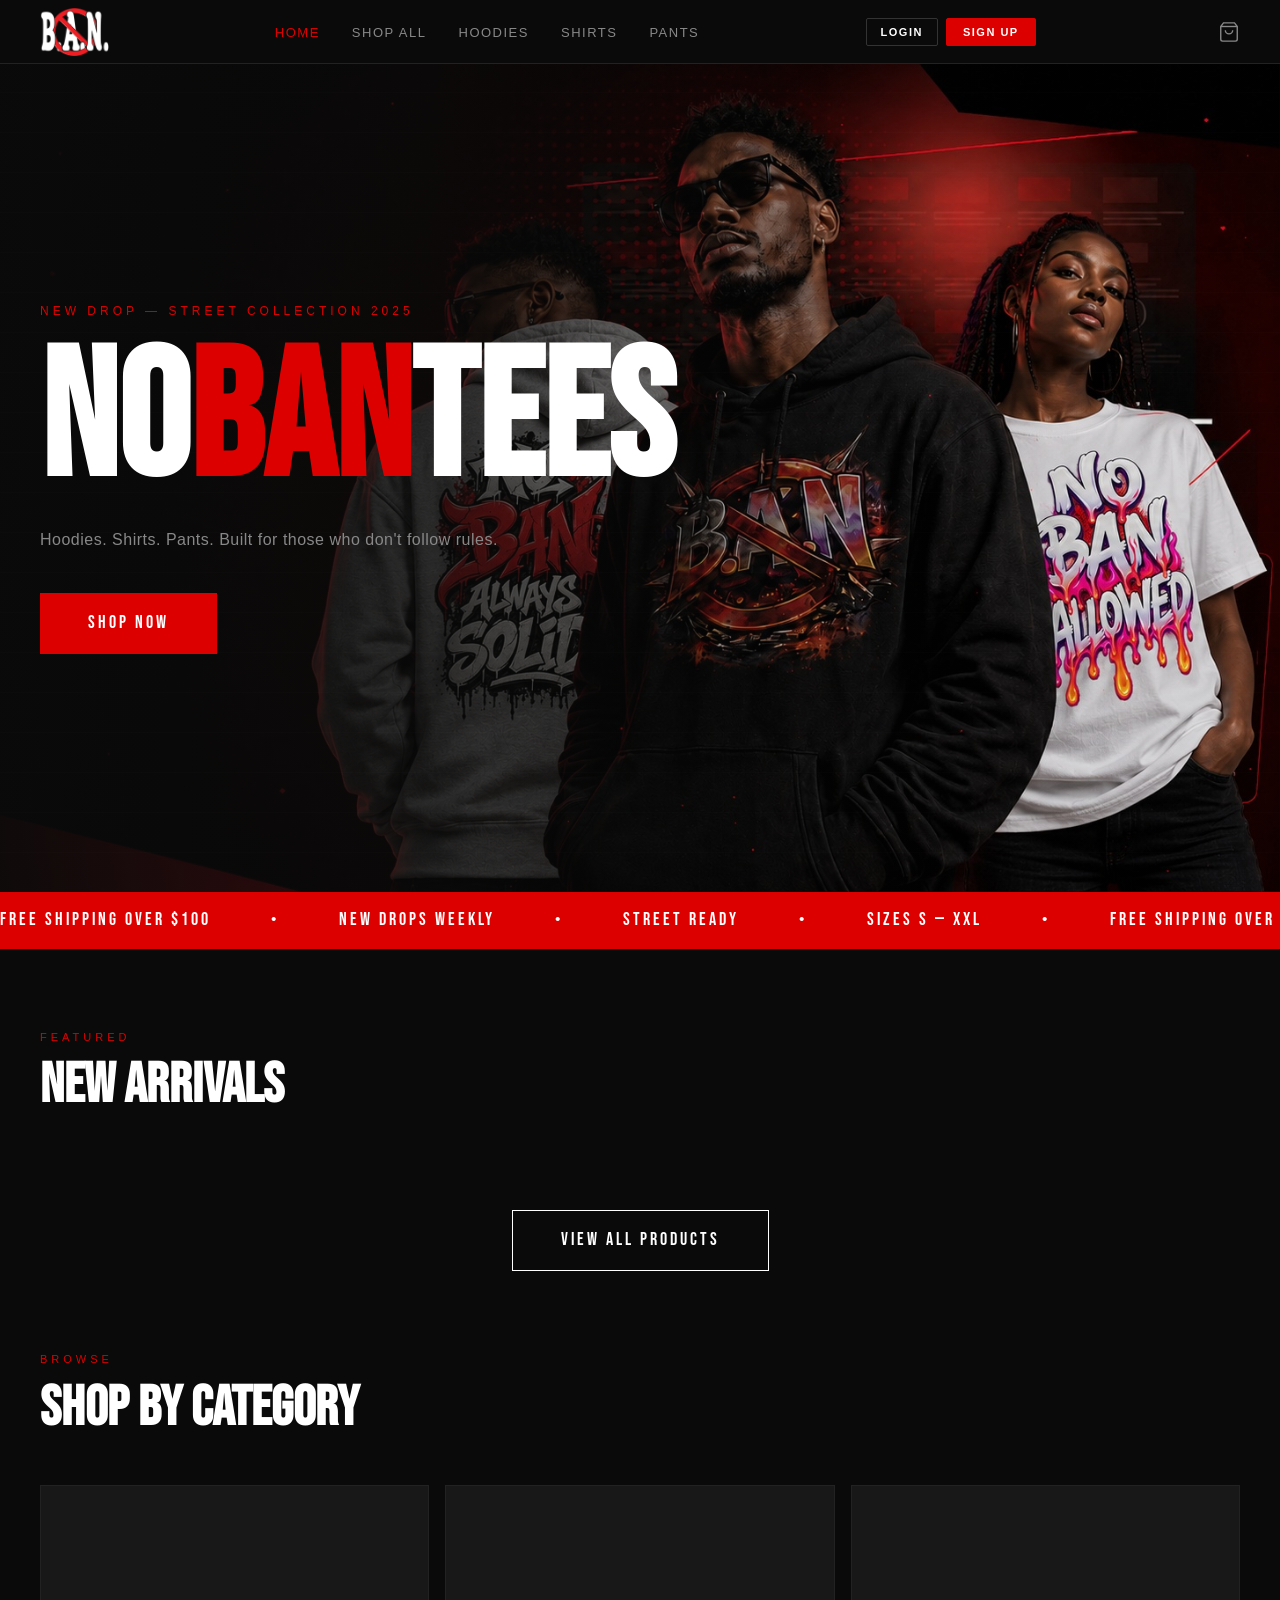
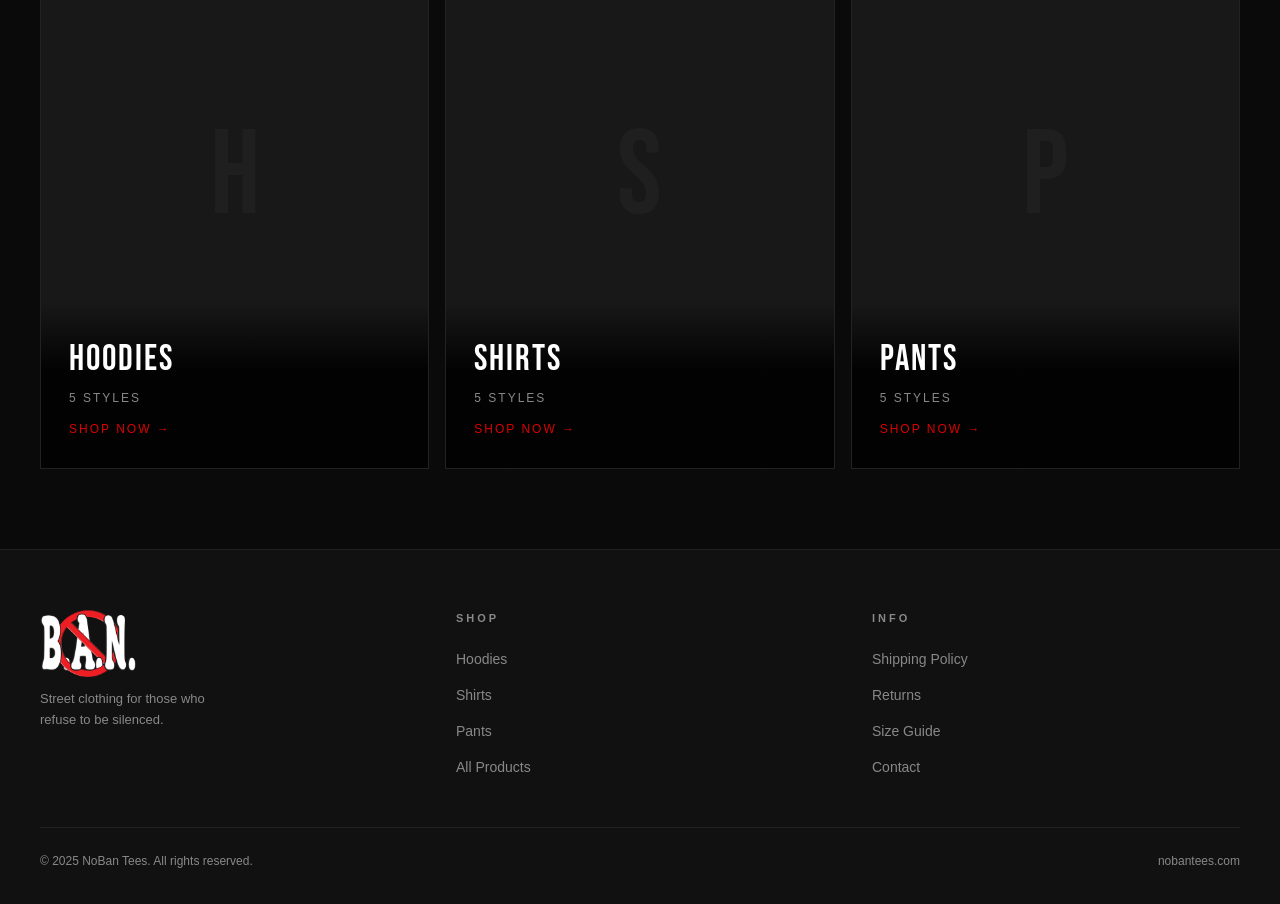
==== index.html @ 5d739bde "Add Google Analytics (gtag.js) tracking to all pages Co-Authored-By: Claude Sonnet 5 <noreply@anthro" ====
<!DOCTYPE html>
<html lang="en">
<head>
  <!-- Google tag (gtag.js) -->
  <script async src="https://www.googletagmanager.com/gtag/js?id=G-GZEVLJ7NBF"></script>
  <script>
    window.dataLayer = window.dataLayer || [];
    function gtag(){dataLayer.push(arguments);}
    gtag('js', new Date());

    gtag('config', 'G-GZEVLJ7NBF');
  </script>
  <meta charset="UTF-8">
  <meta name="viewport" content="width=device-width, initial-scale=1.0">
  <title>NoBan Tees — Street. Bold. Banned.</title>
  <link rel="stylesheet" href="css/style.css">
  <style>
    body{background:#0a0a0a;color:#fff;margin:0;font-family:sans-serif;}
    .navbar{display:flex;align-items:center;justify-content:space-between;padding:0 40px;height:64px;background:#0a0a0a;border-bottom:1px solid #222;}
    .nav-cart svg{width:22px!important;height:22px!important;}
    .nav-links{display:flex;gap:32px;list-style:none;}
    svg{overflow:visible;}
  </style>
</head>
<body>

<!-- NAVBAR -->
<nav class="navbar">
  <a href="index.html" class="nav-logo">
    <img src="images/no-ban-logo.png" alt="NoBan Tees" class="logo-img">
  </a>
  <ul class="nav-links">
    <li><a href="index.html" class="active">Home</a></li>
    <li><a href="shop.html">Shop All</a></li>
    <li><a href="shop.html?cat=hoodies">Hoodies</a></li>
    <li><a href="shop.html?cat=shirts">Shirts</a></li>
    <li><a href="shop.html?cat=pants">Pants</a></li>
  </ul>
  <a href="cart.html" class="nav-cart">
    <svg width="22" height="22" viewBox="0 0 24 24" fill="none" stroke="currentColor" stroke-width="1.5">
      <path d="M6 2L3 6v14a2 2 0 002 2h14a2 2 0 002-2V6l-3-4z"/>
      <line x1="3" y1="6" x2="21" y2="6"/>
      <path d="M16 10a4 4 0 01-8 0"/>
    </svg>
    <span class="cart-count">0</span>
  </a>
</nav>

<!-- HERO -->
<section class="hero">
  <div class="hero-content">
    <p class="hero-eyebrow">New Drop — Street Collection 2025</p>
    <h1 class="hero-title">NO<span>BAN</span>TEES</h1>
    <p class="hero-sub">Hoodies. Shirts. Pants. Built for those who don't follow rules.</p>
    <a href="shop.html" class="btn-primary">Shop Now</a>
  </div>
</section>

<!-- SCROLLING BANNER -->
<div class="banner-strip">
  <div class="banner-track" id="bannerTrack">
    <span class="banner-item">Free Shipping Over $100</span>
    <span class="banner-item">•</span>
    <span class="banner-item">New Drops Weekly</span>
    <span class="banner-item">•</span>
    <span class="banner-item">Street Ready</span>
    <span class="banner-item">•</span>
    <span class="banner-item">Sizes S — XXL</span>
    <span class="banner-item">•</span>
    <span class="banner-item">Free Shipping Over $100</span>
    <span class="banner-item">•</span>
    <span class="banner-item">New Drops Weekly</span>
    <span class="banner-item">•</span>
    <span class="banner-item">Street Ready</span>
    <span class="banner-item">•</span>
    <span class="banner-item">Sizes S — XXL</span>
    <span class="banner-item">•</span>
  </div>
</div>

<!-- FEATURED PRODUCTS -->
<div class="section">
  <p class="section-label">Featured</p>
  <h2 class="section-title">New Arrivals</h2>
  <div class="product-grid" id="featuredGrid"></div>
  <div style="text-align:center; margin-top:48px;">
    <a href="shop.html" class="btn-outline">View All Products</a>
  </div>
</div>

<!-- CATEGORIES -->
<div class="section" style="padding-top:0;">
  <p class="section-label">Browse</p>
  <h2 class="section-title">Shop by Category</h2>
  <div class="categories-grid">
    <a href="shop.html?cat=hoodies" class="cat-block">
      <div class="cat-bg"><span class="cat-bg-text">H</span></div>
      <div class="cat-info">
        <div class="cat-name">Hoodies</div>
        <div class="cat-count">5 Styles</div>
        <div class="cat-arrow">Shop Now →</div>
      </div>
    </a>
    <a href="shop.html?cat=shirts" class="cat-block">
      <div class="cat-bg"><span class="cat-bg-text">S</span></div>
      <div class="cat-info">
        <div class="cat-name">Shirts</div>
        <div class="cat-count">5 Styles</div>
        <div class="cat-arrow">Shop Now →</div>
      </div>
    </a>
    <a href="shop.html?cat=pants" class="cat-block">
      <div class="cat-bg"><span class="cat-bg-text">P</span></div>
      <div class="cat-info">
        <div class="cat-name">Pants</div>
        <div class="cat-count">5 Styles</div>
        <div class="cat-arrow">Shop Now →</div>
      </div>
    </a>
  </div>
</div>

<!-- FOOTER -->
<footer class="footer">
  <div class="footer-top">
    <div class="footer-brand">
      <a href="index.html" class="nav-logo" style="display:inline-flex;align-items:center;margin-bottom:12px;">
        <img src="images/no-ban-logo.png" alt="NoBan Tees" class="logo-img logo-img-lg">
      </a>
      <p>Street clothing for those who refuse to be silenced.</p>
    </div>
    <div class="footer-col">
      <h4>Shop</h4>
      <ul>
        <li><a href="shop.html?cat=hoodies">Hoodies</a></li>
        <li><a href="shop.html?cat=shirts">Shirts</a></li>
        <li><a href="shop.html?cat=pants">Pants</a></li>
        <li><a href="shop.html">All Products</a></li>
      </ul>
    </div>
    <div class="footer-col">
      <h4>Info</h4>
      <ul>
        <li><a href="#">Shipping Policy</a></li>
        <li><a href="#">Returns</a></li>
        <li><a href="#">Size Guide</a></li>
        <li><a href="contact.html">Contact</a></li>
      </ul>
    </div>
  </div>
  <div class="footer-bottom">
    <span>&copy; 2025 NoBan Tees. All rights reserved.</span>
    <span>nobantees.com</span>
  </div>
</footer>

<!-- TOAST -->
<div class="toast" id="toast">
  <strong id="toastTitle">Added to Cart</strong>
  <span id="toastMsg"></span>
</div>

<script src="js/products.js"></script>
<script src="js/cart.js"></script>
<script src="js/auth-modal.js"></script>
<script src="js/product-card.js"></script>
<script>
  function handleAddToCart(id) {
    const size = document.getElementById('size-' + id).value;
    if (!size) { showToast('Select a size first', '', true); return; }
    const ok = addToCart(id, size);
    if (ok) {
      const p = products.find(x => x.id === id);
      showToast(p.name, 'Size ' + size + ' added to cart');
    }
  }

  function showToast(title, msg, isError) {
    const toast = document.getElementById('toast');
    document.getElementById('toastTitle').textContent = title;
    document.getElementById('toastMsg').textContent = msg;
    toast.style.borderColor = isError ? '#888' : 'var(--red)';
    toast.classList.add('show');
    setTimeout(() => toast.classList.remove('show'), 3000);
  }

  // Show the 8 most recently added products as featured
  const featured = products.slice(-8).reverse();
  document.getElementById('featuredGrid').innerHTML = featured.map(makeProductCard).join('');
</script>
</body>
</html>
---- css/style.css ----
@import url('https://fonts.googleapis.com/css2?family=Bebas+Neue&family=Inter:wght@300;400;500;600&display=swap');

:root {
  --bg: #0a0a0a;
  --bg2: #111111;
  --card: #181818;
  --card-hover: #1f1f1f;
  --red: #dc0000;
  --red-hover: #ff2020;
  --white: #ffffff;
  --gray: #888888;
  --gray2: #555555;
  --border: #222222;
  --font-head: 'Bebas Neue', sans-serif;
  --font-body: 'Inter', sans-serif;
}

* { margin: 0; padding: 0; box-sizing: border-box; }

html { scroll-behavior: smooth; }

body {
  background: var(--bg);
  color: var(--white);
  font-family: var(--font-body);
  font-size: 15px;
  line-height: 1.6;
}

a { color: inherit; text-decoration: none; }

img { display: block; width: 100%; }

/* ── NAVBAR ── */
.navbar {
  position: sticky;
  top: 0;
  z-index: 100;
  background: rgba(10,10,10,0.97);
  backdrop-filter: blur(8px);
  border-bottom: 1px solid var(--border);
  display: flex;
  align-items: center;
  justify-content: space-between;
  padding: 0 40px;
  height: 64px;
}

.nav-logo {
  display: flex;
  align-items: center;
  gap: 8px;
  font-family: var(--font-head);
  font-size: 28px;
  letter-spacing: 2px;
  color: var(--white);
}

.logo-img {
  height: 48px;
  width: auto;
  display: block;
}

.logo-img-lg {
  height: 67px;
}

.nav-links {
  display: flex;
  gap: 32px;
  list-style: none;
}

.nav-links a {
  font-size: 13px;
  font-weight: 500;
  letter-spacing: 1.5px;
  text-transform: uppercase;
  color: var(--gray);
  transition: color 0.2s;
}

.nav-links a:hover { color: var(--white); }
.nav-links a.active { color: var(--red); }

.nav-cart {
  display: flex;
  align-items: center;
  gap: 8px;
  font-size: 13px;
  font-weight: 500;
  letter-spacing: 1px;
  text-transform: uppercase;
  color: var(--gray);
  transition: color 0.2s;
  position: relative;
}

.nav-cart:hover { color: var(--white); }

.nav-cart svg { width: 22px; height: 22px; }

.cart-count {
  background: var(--red);
  color: var(--white);
  font-size: 10px;
  font-weight: 600;
  width: 18px;
  height: 18px;
  border-radius: 50%;
  display: inline-flex;
  align-items: center;
  justify-content: center;
  display: none;
}

/* ── HERO ── */
.hero {
  min-height: 92vh;
  display: flex;
  align-items: center;
  justify-content: flex-start;
  text-align: left;
  padding: 80px 40px;
  background:
    linear-gradient(90deg, rgba(10,10,10,0.97) 0%, rgba(10,10,10,0.8) 34%, rgba(10,10,10,0.35) 58%, rgba(10,10,10,0.05) 78%),
    url('../images/nobantees-bg.jpg') center right / cover no-repeat,
    var(--bg);
  position: relative;
  overflow: hidden;
}

.hero::before {
  content: '';
  position: absolute;
  inset: 0;
  background: repeating-linear-gradient(
    0deg,
    transparent,
    transparent 39px,
    rgba(255,255,255,0.02) 40px
  );
  pointer-events: none;
}

.hero-content { position: relative; max-width: 620px; }

.hero-eyebrow {
  font-size: 12px;
  letter-spacing: 4px;
  text-transform: uppercase;
  color: var(--red);
  margin-bottom: 20px;
}

.hero-title {
  font-family: var(--font-head);
  font-size: clamp(80px, 15vw, 180px);
  line-height: 0.9;
  color: var(--white);
  margin-bottom: 24px;
}

.hero-title span { color: var(--red); }

.hero-sub {
  font-size: 16px;
  color: var(--gray);
  max-width: 480px;
  margin: 0 0 40px;
  letter-spacing: 0.5px;
}

.btn-primary {
  display: inline-block;
  background: var(--red);
  color: var(--white);
  font-family: var(--font-head);
  font-size: 18px;
  letter-spacing: 3px;
  padding: 16px 48px;
  border: none;
  cursor: pointer;
  transition: background 0.2s, transform 0.1s;
  text-transform: uppercase;
}

.btn-primary:hover {
  background: var(--red-hover);
  transform: translateY(-1px);
}

.btn-primary:active { transform: translateY(0); }

.btn-outline {
  display: inline-block;
  background: transparent;
  color: var(--white);
  font-family: var(--font-head);
  font-size: 18px;
  letter-spacing: 3px;
  padding: 15px 48px;
  border: 1px solid var(--white);
  cursor: pointer;
  transition: all 0.2s;
  text-transform: uppercase;
}

.btn-outline:hover {
  background: var(--white);
  color: var(--bg);
}

/* ── SECTIONS ── */
.section { padding: 80px 40px; max-width: 1280px; margin: 0 auto; }

.section-label {
  font-size: 11px;
  letter-spacing: 4px;
  text-transform: uppercase;
  color: var(--red);
  margin-bottom: 12px;
}

.section-title {
  font-family: var(--font-head);
  font-size: clamp(36px, 5vw, 56px);
  line-height: 1;
  margin-bottom: 48px;
}

/* ── PRODUCT GRID ── */
.product-grid {
  display: grid;
  grid-template-columns: repeat(auto-fill, minmax(260px, 1fr));
  gap: 24px;
}

.product-card {
  background: var(--card);
  border: 1px solid var(--border);
  transition: border-color 0.2s, transform 0.2s;
  cursor: pointer;
}

.product-card:hover {
  border-color: var(--red);
  transform: translateY(-4px);
}

.product-image {
  aspect-ratio: 3/4;
  overflow: hidden;
  position: relative;
  background: #141414;
}

.product-badge {
  position: absolute;
  top: 12px;
  left: 12px;
  z-index: 3;
  background: var(--red);
  color: var(--white);
  font-family: var(--font-head);
  font-size: 13px;
  letter-spacing: 1px;
  padding: 4px 12px;
  text-transform: uppercase;
  box-shadow: 0 2px 8px rgba(0,0,0,0.4);
}

.product-image img {
  width: 100%;
  height: 100%;
  object-fit: cover;
  transition: transform 0.4s;
}

.product-card:hover .product-image img { transform: scale(1.04); }

/* ── PRODUCT PHOTO CAROUSEL ── */
.carousel-slide {
  position: absolute;
  inset: 0;
  opacity: 0;
  transition: opacity 0.3s;
}

.carousel-slide.active { opacity: 1; z-index: 1; }

.carousel-arrow {
  position: absolute;
  top: 50%;
  transform: translateY(-50%);
  width: 28px;
  height: 28px;
  border-radius: 50%;
  background: rgba(0,0,0,0.55);
  border: none;
  color: var(--white);
  font-size: 16px;
  line-height: 1;
  cursor: pointer;
  display: flex;
  align-items: center;
  justify-content: center;
  opacity: 0;
  transition: opacity 0.2s, background 0.2s;
  z-index: 2;
}

.product-image:hover .carousel-arrow { opacity: 1; }
.carousel-arrow:hover { background: var(--red); }
.carousel-arrow.prev { left: 8px; }
.carousel-arrow.next { right: 8px; }

.carousel-dots {
  position: absolute;
  bottom: 10px;
  left: 0;
  right: 0;
  display: flex;
  justify-content: center;
  gap: 5px;
  z-index: 2;
}

.carousel-dots .dot {
  width: 6px;
  height: 6px;
  border-radius: 50%;
  background: rgba(255,255,255,0.45);
  cursor: pointer;
  transition: background 0.2s, transform 0.2s;
  padding: 0;
  border: none;
}

.carousel-dots .dot.active {
  background: var(--red);
  transform: scale(1.3);
}

.product-placeholder {
  width: 100%;
  height: 100%;
  display: flex;
  flex-direction: column;
  align-items: center;
  justify-content: center;
  gap: 12px;
  background: linear-gradient(160deg, #1a1a1a 0%, #111 100%);
}

.placeholder-icon {
  width: 60px;
  height: 60px;
  opacity: 0.15;
}

.placeholder-label {
  font-size: 11px;
  letter-spacing: 3px;
  text-transform: uppercase;
  color: var(--gray2);
}

.product-info {
  padding: 20px;
}

.product-category {
  font-size: 10px;
  letter-spacing: 3px;
  text-transform: uppercase;
  color: var(--red);
  margin-bottom: 6px;
}

.product-name {
  font-family: var(--font-head);
  font-size: 22px;
  letter-spacing: 1px;
  margin-bottom: 4px;
}

.product-color {
  font-size: 12px;
  color: var(--gray);
  margin-bottom: 12px;
}

.product-desc {
  font-size: 12px;
  color: var(--gray);
  line-height: 1.6;
  margin-bottom: 6px;
  display: -webkit-box;
  -webkit-line-clamp: 2;
  -webkit-box-orient: vertical;
  overflow: hidden;
}

.product-desc.expanded {
  -webkit-line-clamp: unset;
  overflow: visible;
}

.desc-toggle {
  background: none;
  border: none;
  color: var(--red);
  font-size: 11px;
  font-weight: 600;
  letter-spacing: 0.5px;
  text-transform: uppercase;
  cursor: pointer;
  padding: 0;
  margin-bottom: 14px;
  display: inline-block;
  font-family: var(--font-body);
}

.desc-toggle:hover { color: var(--red-hover); }

.product-price {
  font-size: 20px;
  font-weight: 600;
  margin-bottom: 16px;
  color: var(--white);
}

.size-select {
  width: 100%;
  background: var(--bg2);
  border: 1px solid var(--border);
  color: var(--white);
  padding: 10px 14px;
  font-size: 13px;
  font-family: var(--font-body);
  margin-bottom: 12px;
  cursor: pointer;
  appearance: none;
  background-image: url("data:image/svg+xml,%3Csvg xmlns='http://www.w3.org/2000/svg' width='12' height='8' viewBox='0 0 12 8'%3E%3Cpath d='M1 1l5 5 5-5' stroke='%23888' stroke-width='1.5' fill='none' stroke-linecap='round'/%3E%3C/svg%3E");
  background-repeat: no-repeat;
  background-position: right 14px center;
  transition: border-color 0.2s;
}

.size-select:focus {
  outline: none;
  border-color: var(--red);
}

.btn-add-cart {
  width: 100%;
  background: var(--red);
  color: var(--white);
  border: none;
  padding: 13px;
  font-family: var(--font-head);
  font-size: 17px;
  letter-spacing: 2px;
  cursor: pointer;
  transition: background 0.2s;
  text-transform: uppercase;
}

.btn-add-cart:hover { background: var(--red-hover); }

.btn-add-cart.added {
  background: #1a1a1a;
  border: 1px solid var(--red);
  color: var(--red);
}

/* ── CATEGORY BLOCKS ── */
.categories-grid {
  display: grid;
  grid-template-columns: repeat(3, 1fr);
  gap: 16px;
}

.cat-block {
  position: relative;
  aspect-ratio: 2/3;
  background: var(--card);
  border: 1px solid var(--border);
  overflow: hidden;
  display: flex;
  align-items: flex-end;
  transition: border-color 0.2s;
}

.cat-block:hover { border-color: var(--red); }

.cat-bg {
  position: absolute;
  inset: 0;
  display: flex;
  align-items: center;
  justify-content: center;
}

.cat-bg-text {
  font-family: var(--font-head);
  font-size: 120px;
  color: rgba(255,255,255,0.03);
  line-height: 1;
  pointer-events: none;
  user-select: none;
}

.cat-info {
  position: relative;
  padding: 28px;
  width: 100%;
  background: linear-gradient(transparent, rgba(0,0,0,0.9) 40%);
}

.cat-name {
  font-family: var(--font-head);
  font-size: 36px;
  letter-spacing: 2px;
}

.cat-count {
  font-size: 12px;
  color: var(--gray);
  letter-spacing: 2px;
  text-transform: uppercase;
}

.cat-arrow {
  display: inline-block;
  margin-top: 12px;
  font-size: 12px;
  letter-spacing: 2px;
  text-transform: uppercase;
  color: var(--red);
  transition: gap 0.2s;
}

/* ── BANNER STRIP ── */
.banner-strip {
  background: var(--red);
  padding: 14px 0;
  overflow: hidden;
  white-space: nowrap;
}

.banner-track {
  display: inline-flex;
  gap: 60px;
  animation: scroll-left 20s linear infinite;
}

.banner-strip:hover .banner-track { animation-play-state: paused; }

@keyframes scroll-left {
  from { transform: translateX(0); }
  to { transform: translateX(-50%); }
}

.banner-item {
  font-family: var(--font-head);
  font-size: 18px;
  letter-spacing: 3px;
  text-transform: uppercase;
}

/* ── SHOP PAGE ── */
.shop-hero {
  background: var(--bg2);
  border-bottom: 1px solid var(--border);
  padding: 60px 40px 40px;
}

.shop-title {
  font-family: var(--font-head);
  font-size: clamp(48px, 8vw, 80px);
  line-height: 1;
  margin-bottom: 8px;
}

.shop-sub {
  font-size: 13px;
  color: var(--gray);
  letter-spacing: 1px;
}

.filter-tabs {
  display: flex;
  gap: 0;
  border-bottom: 1px solid var(--border);
  padding: 0 40px;
  background: var(--bg2);
}

.filter-tab {
  font-size: 12px;
  letter-spacing: 2px;
  text-transform: uppercase;
  padding: 18px 24px;
  cursor: pointer;
  color: var(--gray);
  border-bottom: 2px solid transparent;
  transition: color 0.2s, border-color 0.2s;
  background: none;
  border-top: none;
  border-left: none;
  border-right: none;
  font-family: var(--font-body);
}

.filter-tab:hover { color: var(--white); }
.filter-tab.active { color: var(--white); border-bottom-color: var(--red); }

.shop-grid-section {
  max-width: 1280px;
  margin: 0 auto;
  padding: 48px 40px;
}

/* ── CART PAGE ── */
.cart-page { max-width: 960px; margin: 0 auto; padding: 60px 40px; }

.cart-page h1 {
  font-family: var(--font-head);
  font-size: 56px;
  margin-bottom: 40px;
}

.cart-empty {
  text-align: center;
  padding: 80px 40px;
  color: var(--gray);
}

.cart-empty h2 {
  font-family: var(--font-head);
  font-size: 40px;
  margin-bottom: 16px;
  color: var(--white);
}

.cart-items { display: flex; flex-direction: column; gap: 1px; }

.cart-item {
  display: grid;
  grid-template-columns: 80px 1fr auto;
  gap: 20px;
  align-items: center;
  background: var(--card);
  padding: 20px;
  border: 1px solid var(--border);
  margin-bottom: 8px;
}

.cart-item-img {
  width: 80px;
  height: 100px;
  object-fit: cover;
  background: #1a1a1a;
}

.cart-item-img-placeholder {
  width: 80px;
  height: 100px;
  background: #1a1a1a;
  display: flex;
  align-items: center;
  justify-content: center;
  font-size: 10px;
  color: var(--gray2);
  letter-spacing: 1px;
}

.cart-item-name { font-family: var(--font-head); font-size: 22px; }
.cart-item-meta { font-size: 12px; color: var(--gray); margin-top: 4px; letter-spacing: 1px; text-transform: uppercase; }

.cart-item-controls {
  display: flex;
  flex-direction: column;
  align-items: flex-end;
  gap: 12px;
}

.qty-control {
  display: flex;
  align-items: center;
  gap: 12px;
  border: 1px solid var(--border);
}

.qty-btn {
  width: 32px;
  height: 32px;
  background: none;
  border: none;
  color: var(--white);
  font-size: 18px;
  cursor: pointer;
  display: flex;
  align-items: center;
  justify-content: center;
  transition: color 0.2s;
}

.qty-btn:hover { color: var(--red); }

.qty-num {
  font-size: 14px;
  min-width: 20px;
  text-align: center;
}

.cart-item-price { font-size: 18px; font-weight: 600; }

.remove-btn {
  background: none;
  border: none;
  color: var(--gray2);
  font-size: 12px;
  letter-spacing: 1px;
  text-transform: uppercase;
  cursor: pointer;
  transition: color 0.2s;
  font-family: var(--font-body);
}

.remove-btn:hover { color: var(--red); }

.cart-summary {
  margin-top: 32px;
  background: var(--card);
  border: 1px solid var(--border);
  padding: 28px;
}

.summary-row {
  display: flex;
  justify-content: space-between;
  padding: 10px 0;
  border-bottom: 1px solid var(--border);
  font-size: 14px;
  color: var(--gray);
}

.summary-row.total {
  border-bottom: none;
  color: var(--white);
  font-size: 20px;
  font-weight: 600;
  padding-top: 16px;
}

.checkout-btn {
  width: 100%;
  margin-top: 20px;
  background: var(--red);
  color: var(--white);
  border: none;
  padding: 18px;
  font-family: var(--font-head);
  font-size: 22px;
  letter-spacing: 3px;
  cursor: pointer;
  transition: background 0.2s;
  text-transform: uppercase;
}

.checkout-btn:hover { background: var(--red-hover); }
.checkout-btn:disabled { background: var(--gray2); cursor: not-allowed; }

.checkout-note {
  font-size: 12px;
  color: var(--gray);
  text-align: center;
  margin-top: 12px;
}

/* ── SUCCESS PAGE ── */
.success-page {
  min-height: 80vh;
  display: flex;
  align-items: center;
  justify-content: center;
  text-align: center;
  padding: 80px 40px;
}

.success-content h1 {
  font-family: var(--font-head);
  font-size: 72px;
  color: var(--red);
  margin-bottom: 16px;
}

.success-content p { color: var(--gray); margin-bottom: 32px; font-size: 16px; }

/* ── TOAST ── */
.toast {
  position: fixed;
  bottom: 32px;
  right: 32px;
  background: var(--card);
  border: 1px solid var(--red);
  color: var(--white);
  padding: 14px 24px;
  font-size: 14px;
  z-index: 999;
  transform: translateY(80px);
  opacity: 0;
  transition: all 0.3s cubic-bezier(0.34, 1.56, 0.64, 1);
  pointer-events: none;
  max-width: 320px;
}

.toast.show { transform: translateY(0); opacity: 1; }

.toast strong { color: var(--red); display: block; font-family: var(--font-head); font-size: 17px; letter-spacing: 1px; }

/* ── FOOTER ── */
.footer {
  background: var(--bg2);
  border-top: 1px solid var(--border);
  padding: 60px 40px 32px;
}

.footer-top {
  display: grid;
  grid-template-columns: 1fr 1fr 1fr;
  gap: 48px;
  margin-bottom: 48px;
}

.footer-brand .logo-text {
  font-family: var(--font-head);
  font-size: 40px;
  color: var(--white);
  margin-bottom: 12px;
}

.footer-brand p { font-size: 13px; color: var(--gray); max-width: 200px; }

.footer-col h4 {
  font-size: 11px;
  letter-spacing: 3px;
  text-transform: uppercase;
  color: var(--gray);
  margin-bottom: 20px;
}

.footer-col ul { list-style: none; display: flex; flex-direction: column; gap: 12px; }

.footer-col ul a { font-size: 14px; color: var(--gray); transition: color 0.2s; }
.footer-col ul a:hover { color: var(--white); }

.footer-bottom {
  border-top: 1px solid var(--border);
  padding-top: 24px;
  display: flex;
  justify-content: space-between;
  font-size: 12px;
  color: var(--gray);
}

/* ── RESPONSIVE ── */
@media (max-width: 768px) {
  .navbar { padding: 0 20px; }
  .nav-links { display: none; }
  .hero {
    padding: 90px 24px 60px;
    background:
      linear-gradient(180deg, rgba(10,10,10,0.55) 0%, rgba(10,10,10,0.88) 55%, rgba(10,10,10,0.98) 100%),
      url('../images/nobantees-bg.jpg') center 25% / cover no-repeat,
      var(--bg);
  }
  .hero-content { max-width: 100%; }
  .section { padding: 60px 20px; }
  .categories-grid { grid-template-columns: 1fr; }
  .shop-hero { padding: 40px 20px 28px; }
  .filter-tabs { padding: 0 20px; overflow-x: auto; }
  .shop-grid-section { padding: 32px 20px; }
  .cart-page { padding: 40px 20px; }
  .cart-item { grid-template-columns: 64px 1fr; }
  .cart-item-controls { grid-column: 1 / -1; flex-direction: row; justify-content: space-between; }
  .footer-top { grid-template-columns: 1fr; }
  .footer-bottom { flex-direction: column; gap: 8px; }
}
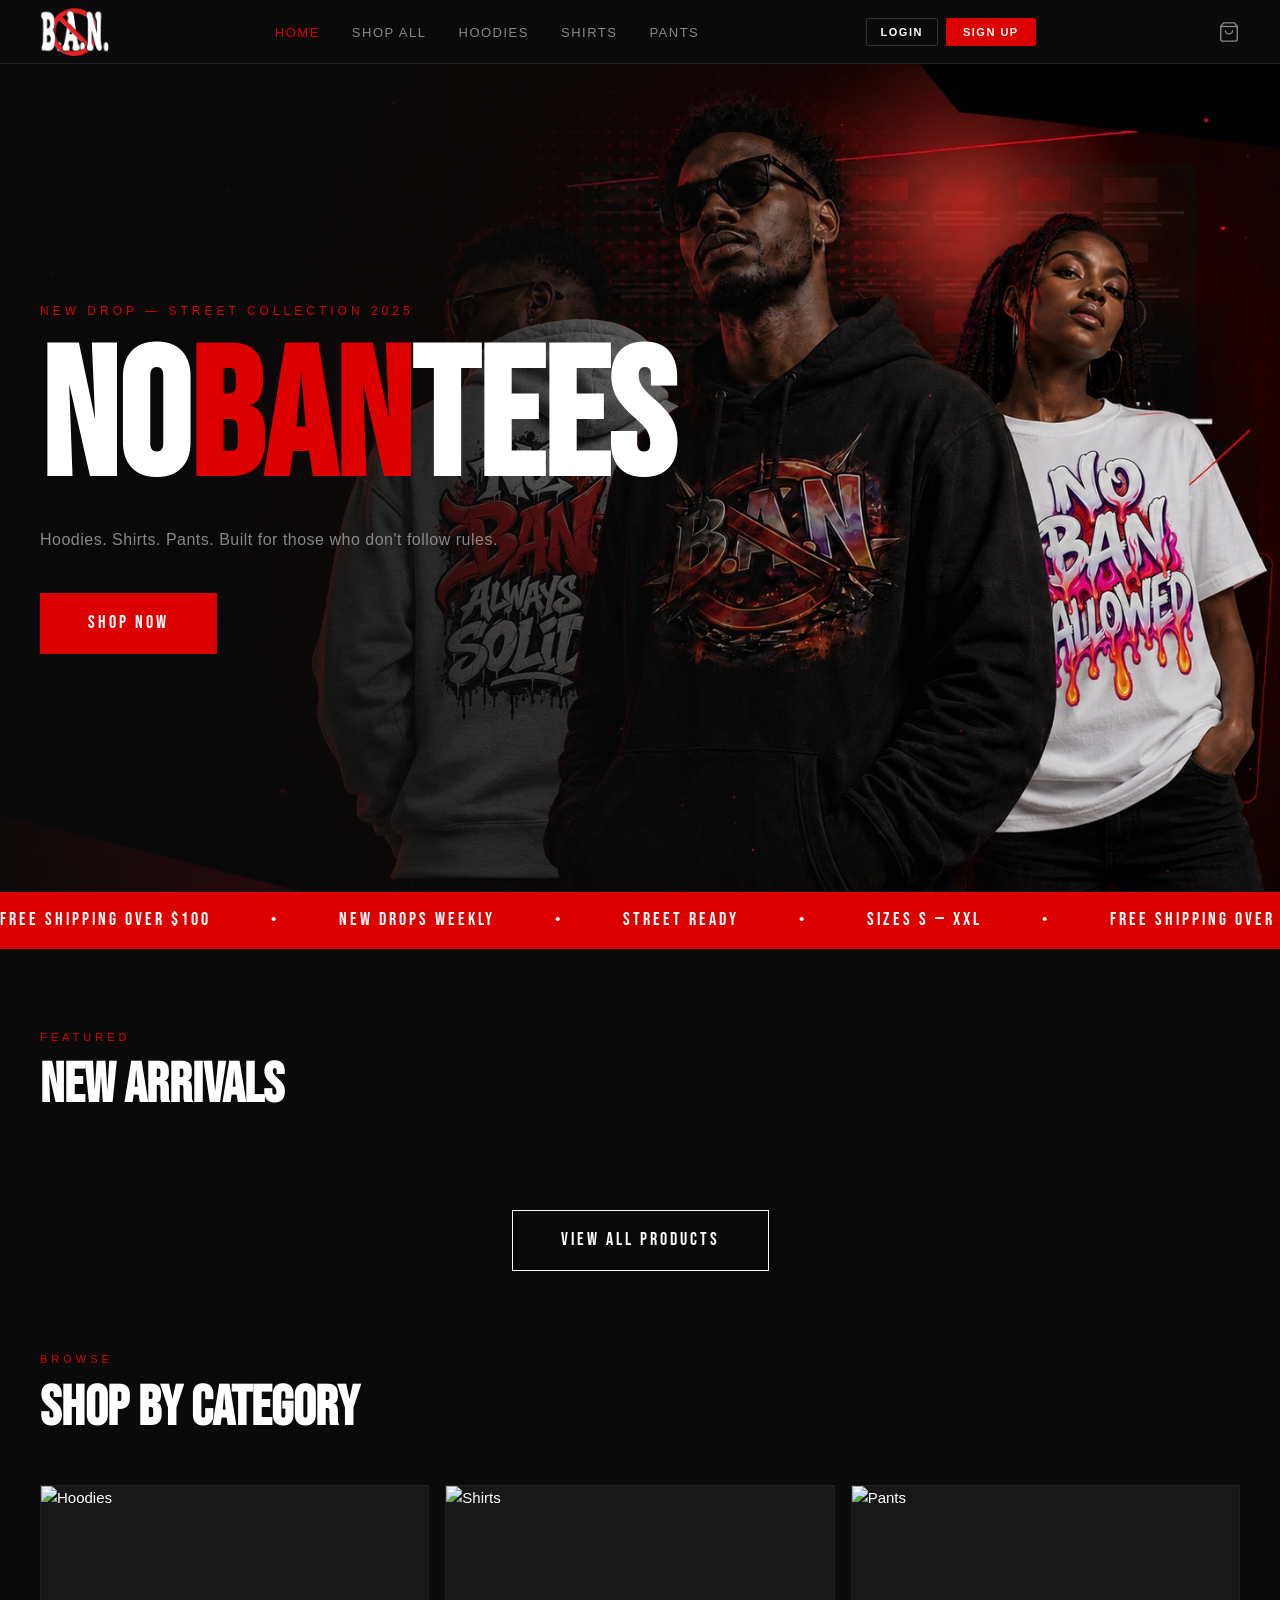
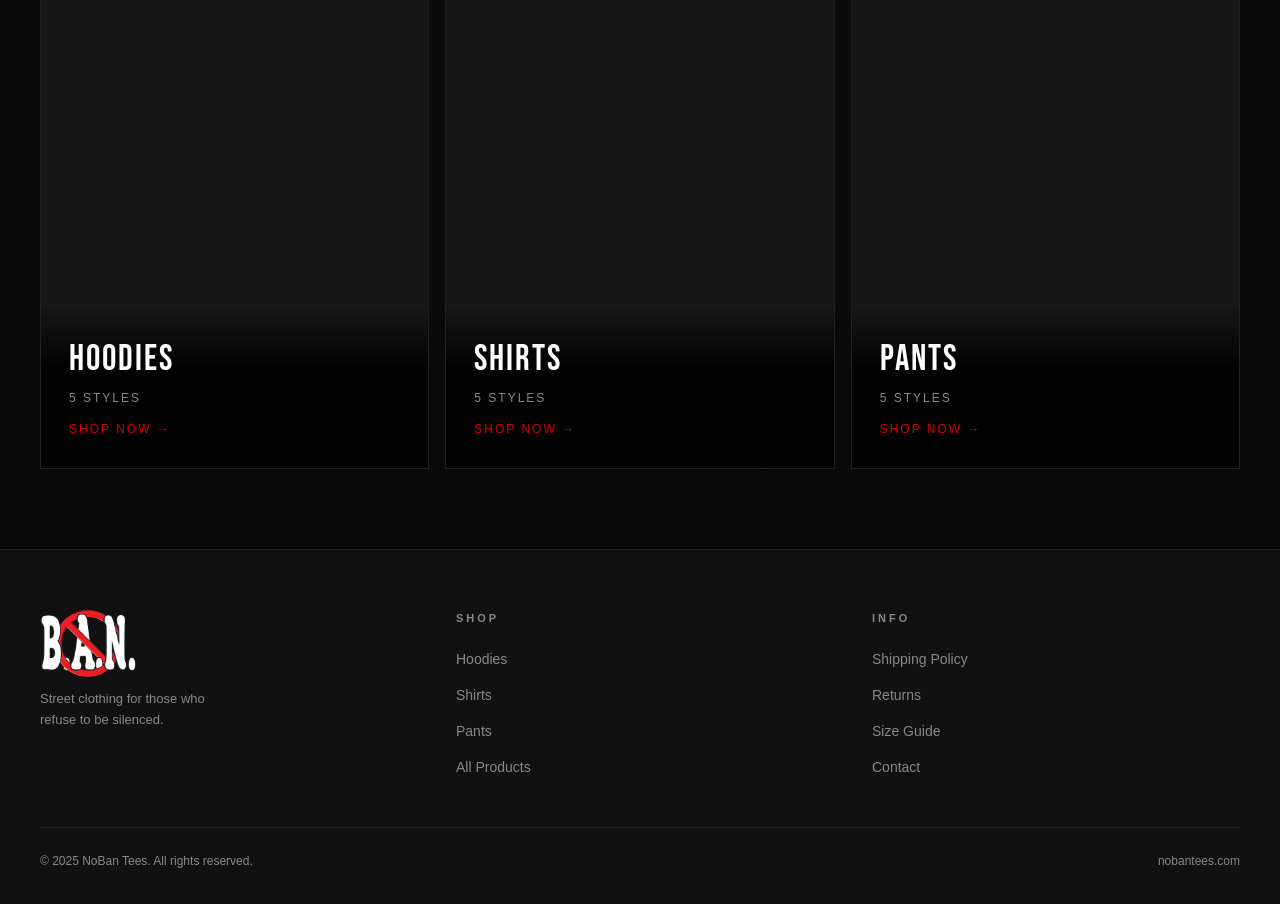
==== commit 82b6fdf8: "Show real product photos on the homepage category cards Hoodies/Shirts/Pants cards showed only a fai" ====
--- a/index.html
+++ b/index.html
@@ -94,7 +94,7 @@
   <h2 class="section-title">Shop by Category</h2>
   <div class="categories-grid">
     <a href="shop.html?cat=hoodies" class="cat-block">
-      <div class="cat-bg"><span class="cat-bg-text">H</span></div>
+      <div class="cat-bg"><img src="images/hoodie.jpg" alt="Hoodies" class="cat-bg-img"></div>
       <div class="cat-info">
         <div class="cat-name">Hoodies</div>
         <div class="cat-count">5 Styles</div>
@@ -102,7 +102,7 @@
       </div>
     </a>
     <a href="shop.html?cat=shirts" class="cat-block">
-      <div class="cat-bg"><span class="cat-bg-text">S</span></div>
+      <div class="cat-bg"><img src="images/shirt.jpg" alt="Shirts" class="cat-bg-img"></div>
       <div class="cat-info">
         <div class="cat-name">Shirts</div>
         <div class="cat-count">5 Styles</div>
@@ -110,7 +110,7 @@
       </div>
     </a>
     <a href="shop.html?cat=pants" class="cat-block">
-      <div class="cat-bg"><span class="cat-bg-text">P</span></div>
+      <div class="cat-bg"><img src="images/pants.jpg" alt="Pants" class="cat-bg-img"></div>
       <div class="cat-info">
         <div class="cat-name">Pants</div>
         <div class="cat-count">5 Styles</div>
@@ -168,10 +168,17 @@
   function handleAddToCart(id) {
     const size = document.getElementById('size-' + id).value;
     if (!size) { showToast('Select a size first', '', true); return; }
-    const ok = addToCart(id, size);
+    const colorSelect = document.getElementById('color-' + id);
+    const color = colorSelect ? colorSelect.value : '';
+    if (colorSelect && !color) { showToast('Select a color first', '', true); return; }
+    const printStyleSelect = document.getElementById('printStyle-' + id);
+    const printStyle = printStyleSelect ? printStyleSelect.value : '';
+    if (printStyleSelect && !printStyle) { showToast('Select a print style first', '', true); return; }
+    const ok = addToCart(id, size, color, printStyle);
     if (ok) {
       const p = products.find(x => x.id === id);
-      showToast(p.name, 'Size ' + size + ' added to cart');
+      const extras = [color, printStyle].filter(Boolean).join(' · ');
+      showToast(p.name, 'Size ' + size + (extras ? ' · ' + extras : '') + ' added to cart');
     }
   }
 
--- a/css/style.css
+++ b/css/style.css
@@ -512,6 +512,15 @@
   pointer-events: none;
   user-select: none;
 }
+
+.cat-bg-img {
+  width: 100%;
+  height: 100%;
+  object-fit: cover;
+  transition: transform 0.4s;
+}
+
+.cat-block:hover .cat-bg-img { transform: scale(1.04); }
 
 .cat-info {
   position: relative;
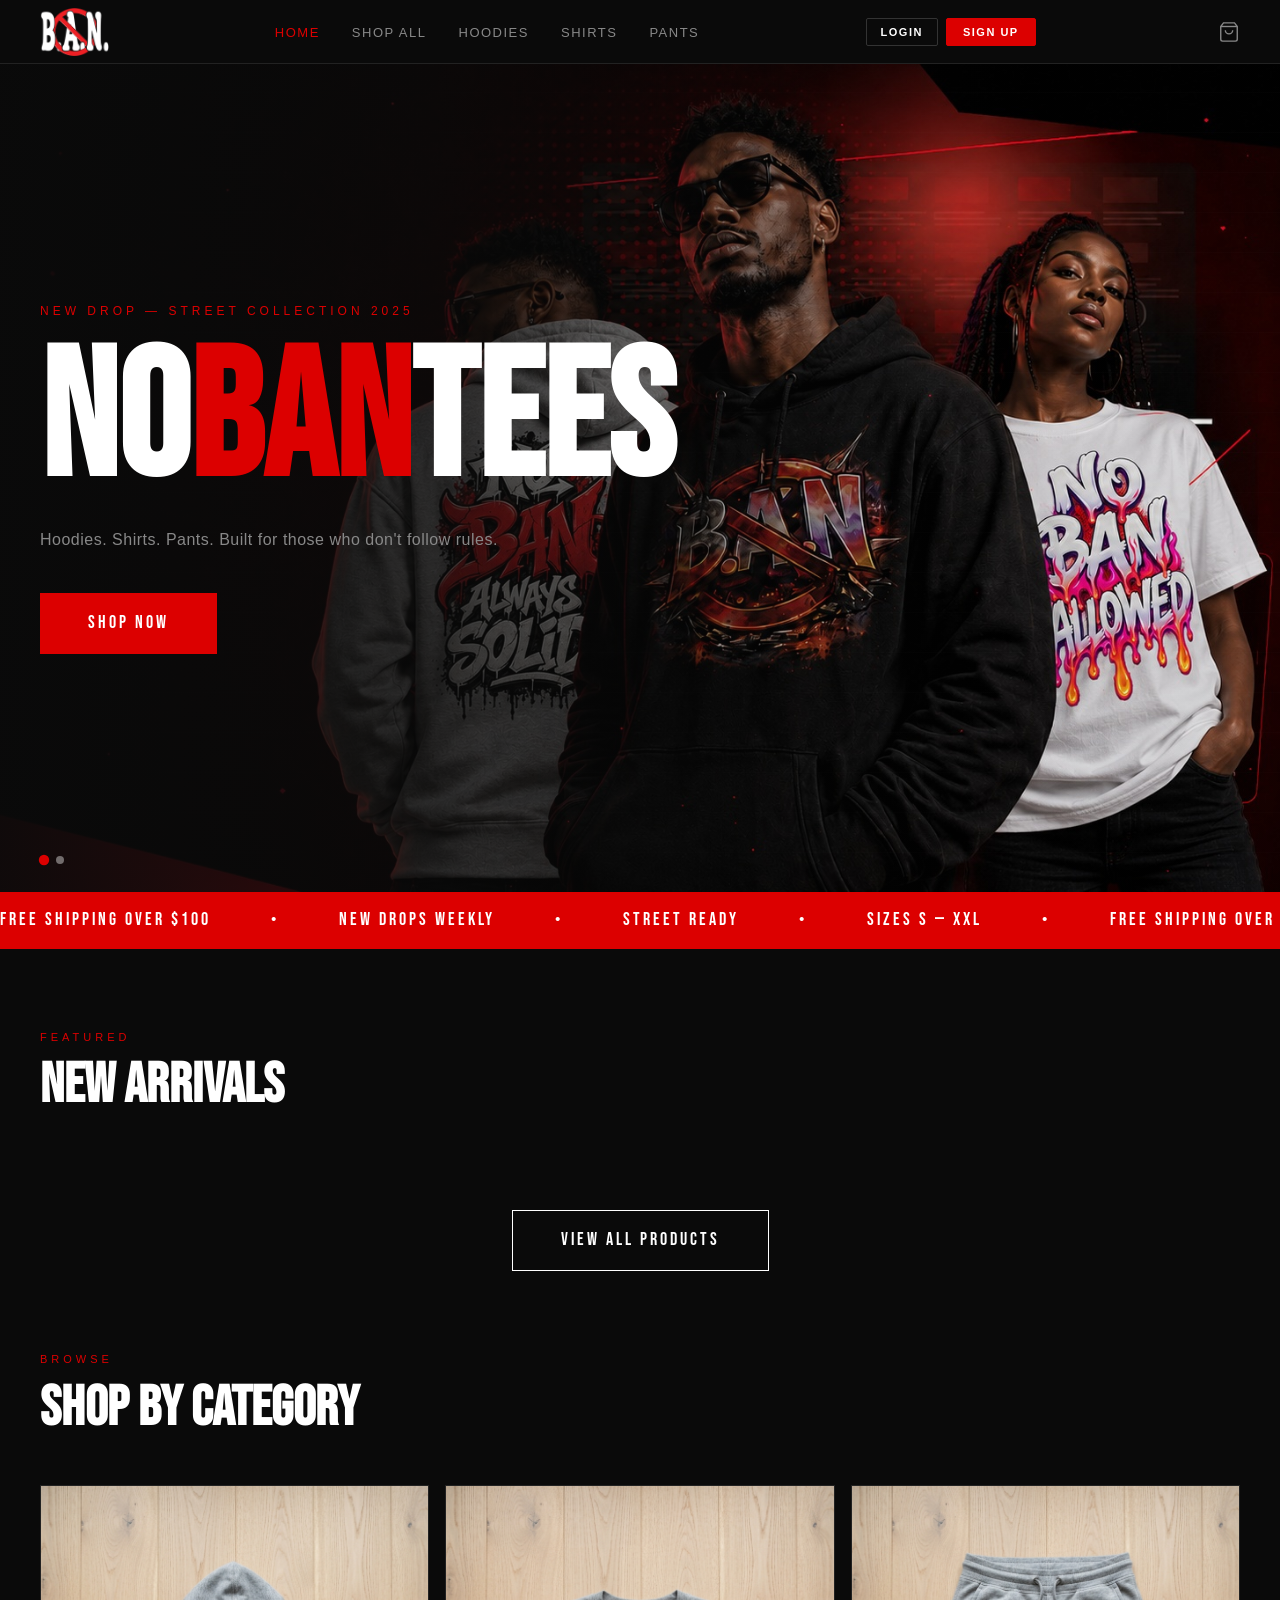
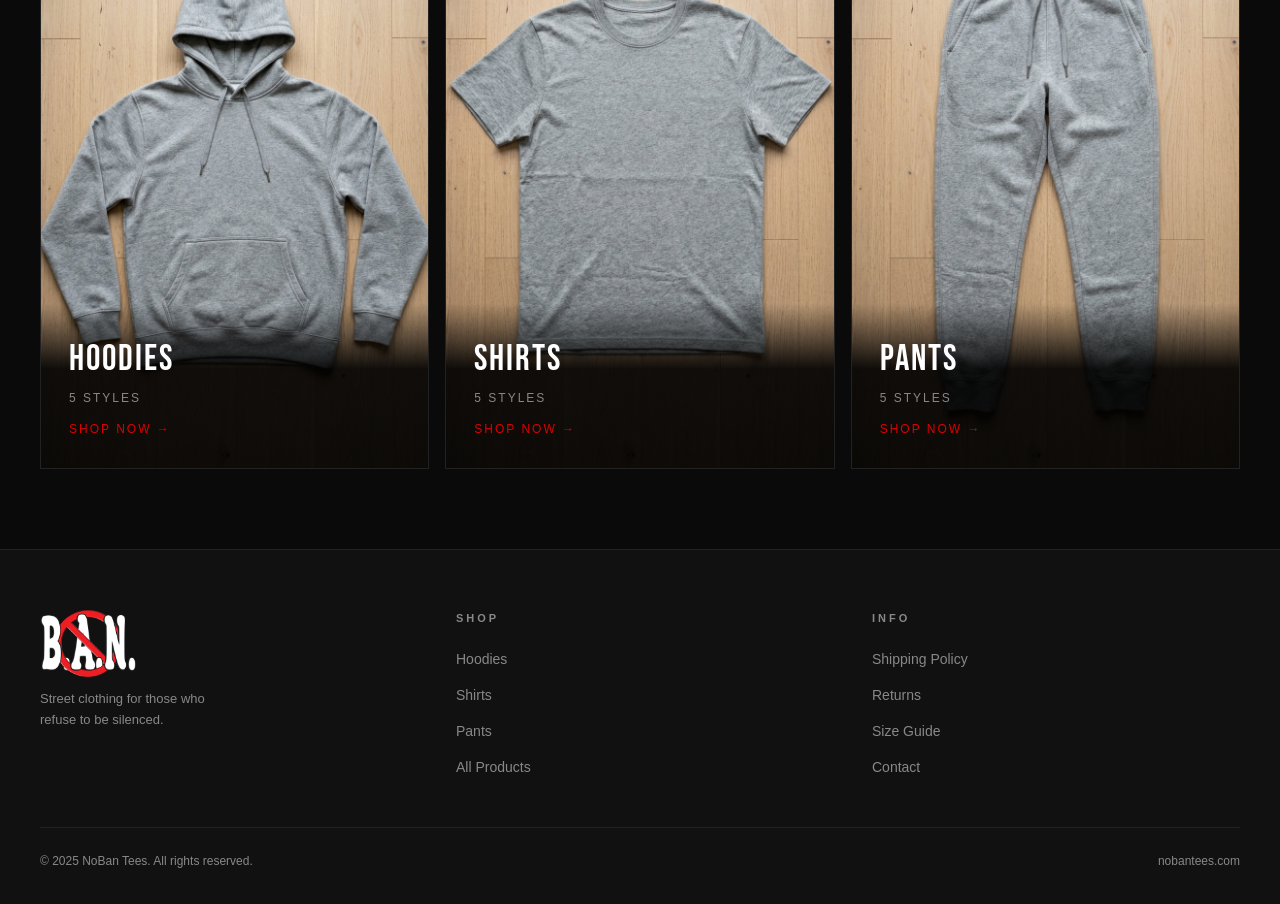
==== commit abaea378: "Turn the homepage hero into an auto-rotating photo slider Replaces the single CSS background-image h" ====
--- a/index.html
+++ b/index.html
@@ -48,13 +48,48 @@
 
 <!-- HERO -->
 <section class="hero">
+  <div class="hero-slides">
+    <img class="hero-slide active" src="images/nobantees-bg.jpg" alt="">
+    <img class="hero-slide" src="images/nobanslide2.jpg" alt="">
+  </div>
+  <div class="hero-gradient"></div>
   <div class="hero-content">
     <p class="hero-eyebrow">New Drop — Street Collection 2025</p>
     <h1 class="hero-title">NO<span>BAN</span>TEES</h1>
     <p class="hero-sub">Hoodies. Shirts. Pants. Built for those who don't follow rules.</p>
     <a href="shop.html" class="btn-primary">Shop Now</a>
   </div>
+  <div class="hero-dots">
+    <button type="button" class="hero-dot active" aria-label="Slide 1"></button>
+    <button type="button" class="hero-dot" aria-label="Slide 2"></button>
+  </div>
 </section>
+
+<script>
+(function () {
+  const slides = document.querySelectorAll('.hero-slide');
+  const dots = document.querySelectorAll('.hero-dot');
+  if (slides.length < 2) return;
+  let current = 0;
+  let timer;
+
+  function showSlide(i) {
+    slides[current].classList.remove('active');
+    dots[current].classList.remove('active');
+    current = i;
+    slides[current].classList.add('active');
+    dots[current].classList.add('active');
+  }
+
+  function startTimer() {
+    clearInterval(timer);
+    timer = setInterval(() => showSlide((current + 1) % slides.length), 6000);
+  }
+
+  dots.forEach((dot, i) => dot.addEventListener('click', () => { showSlide(i); startTimer(); }));
+  startTimer();
+})();
+</script>
 
 <!-- SCROLLING BANNER -->
 <div class="banner-strip">
--- a/css/style.css
+++ b/css/style.css
@@ -123,18 +123,43 @@
   justify-content: flex-start;
   text-align: left;
   padding: 80px 40px;
-  background:
-    linear-gradient(90deg, rgba(10,10,10,0.97) 0%, rgba(10,10,10,0.8) 34%, rgba(10,10,10,0.35) 58%, rgba(10,10,10,0.05) 78%),
-    url('../images/nobantees-bg.jpg') center right / cover no-repeat,
-    var(--bg);
+  background: var(--bg);
   position: relative;
   overflow: hidden;
+}
+
+.hero-slides {
+  position: absolute;
+  inset: 0;
+  z-index: 0;
+}
+
+.hero-slide {
+  position: absolute;
+  inset: 0;
+  width: 100%;
+  height: 100%;
+  object-fit: cover;
+  object-position: center right;
+  opacity: 0;
+  transition: opacity 1.2s ease;
+}
+
+.hero-slide.active { opacity: 1; }
+
+.hero-gradient {
+  position: absolute;
+  inset: 0;
+  z-index: 1;
+  background: linear-gradient(90deg, rgba(10,10,10,0.97) 0%, rgba(10,10,10,0.8) 34%, rgba(10,10,10,0.35) 58%, rgba(10,10,10,0.05) 78%);
+  pointer-events: none;
 }
 
 .hero::before {
   content: '';
   position: absolute;
   inset: 0;
+  z-index: 1;
   background: repeating-linear-gradient(
     0deg,
     transparent,
@@ -144,7 +169,32 @@
   pointer-events: none;
 }
 
-.hero-content { position: relative; max-width: 620px; }
+.hero-content { position: relative; z-index: 2; max-width: 620px; }
+
+.hero-dots {
+  position: absolute;
+  bottom: 28px;
+  left: 40px;
+  z-index: 2;
+  display: flex;
+  gap: 8px;
+}
+
+.hero-dot {
+  width: 8px;
+  height: 8px;
+  border-radius: 50%;
+  background: rgba(255,255,255,0.4);
+  border: none;
+  padding: 0;
+  cursor: pointer;
+  transition: background 0.2s, transform 0.2s;
+}
+
+.hero-dot.active {
+  background: var(--red);
+  transform: scale(1.3);
+}
 
 .hero-eyebrow {
   font-size: 12px;
@@ -881,14 +931,13 @@
 @media (max-width: 768px) {
   .navbar { padding: 0 20px; }
   .nav-links { display: none; }
-  .hero {
-    padding: 90px 24px 60px;
-    background:
-      linear-gradient(180deg, rgba(10,10,10,0.55) 0%, rgba(10,10,10,0.88) 55%, rgba(10,10,10,0.98) 100%),
-      url('../images/nobantees-bg.jpg') center 25% / cover no-repeat,
-      var(--bg);
+  .hero { padding: 90px 24px 60px; }
+  .hero-slide { object-position: center 25%; }
+  .hero-gradient {
+    background: linear-gradient(180deg, rgba(10,10,10,0.55) 0%, rgba(10,10,10,0.88) 55%, rgba(10,10,10,0.98) 100%);
   }
   .hero-content { max-width: 100%; }
+  .hero-dots { left: 24px; }
   .section { padding: 60px 20px; }
   .categories-grid { grid-template-columns: 1fr; }
   .shop-hero { padding: 40px 20px 28px; }
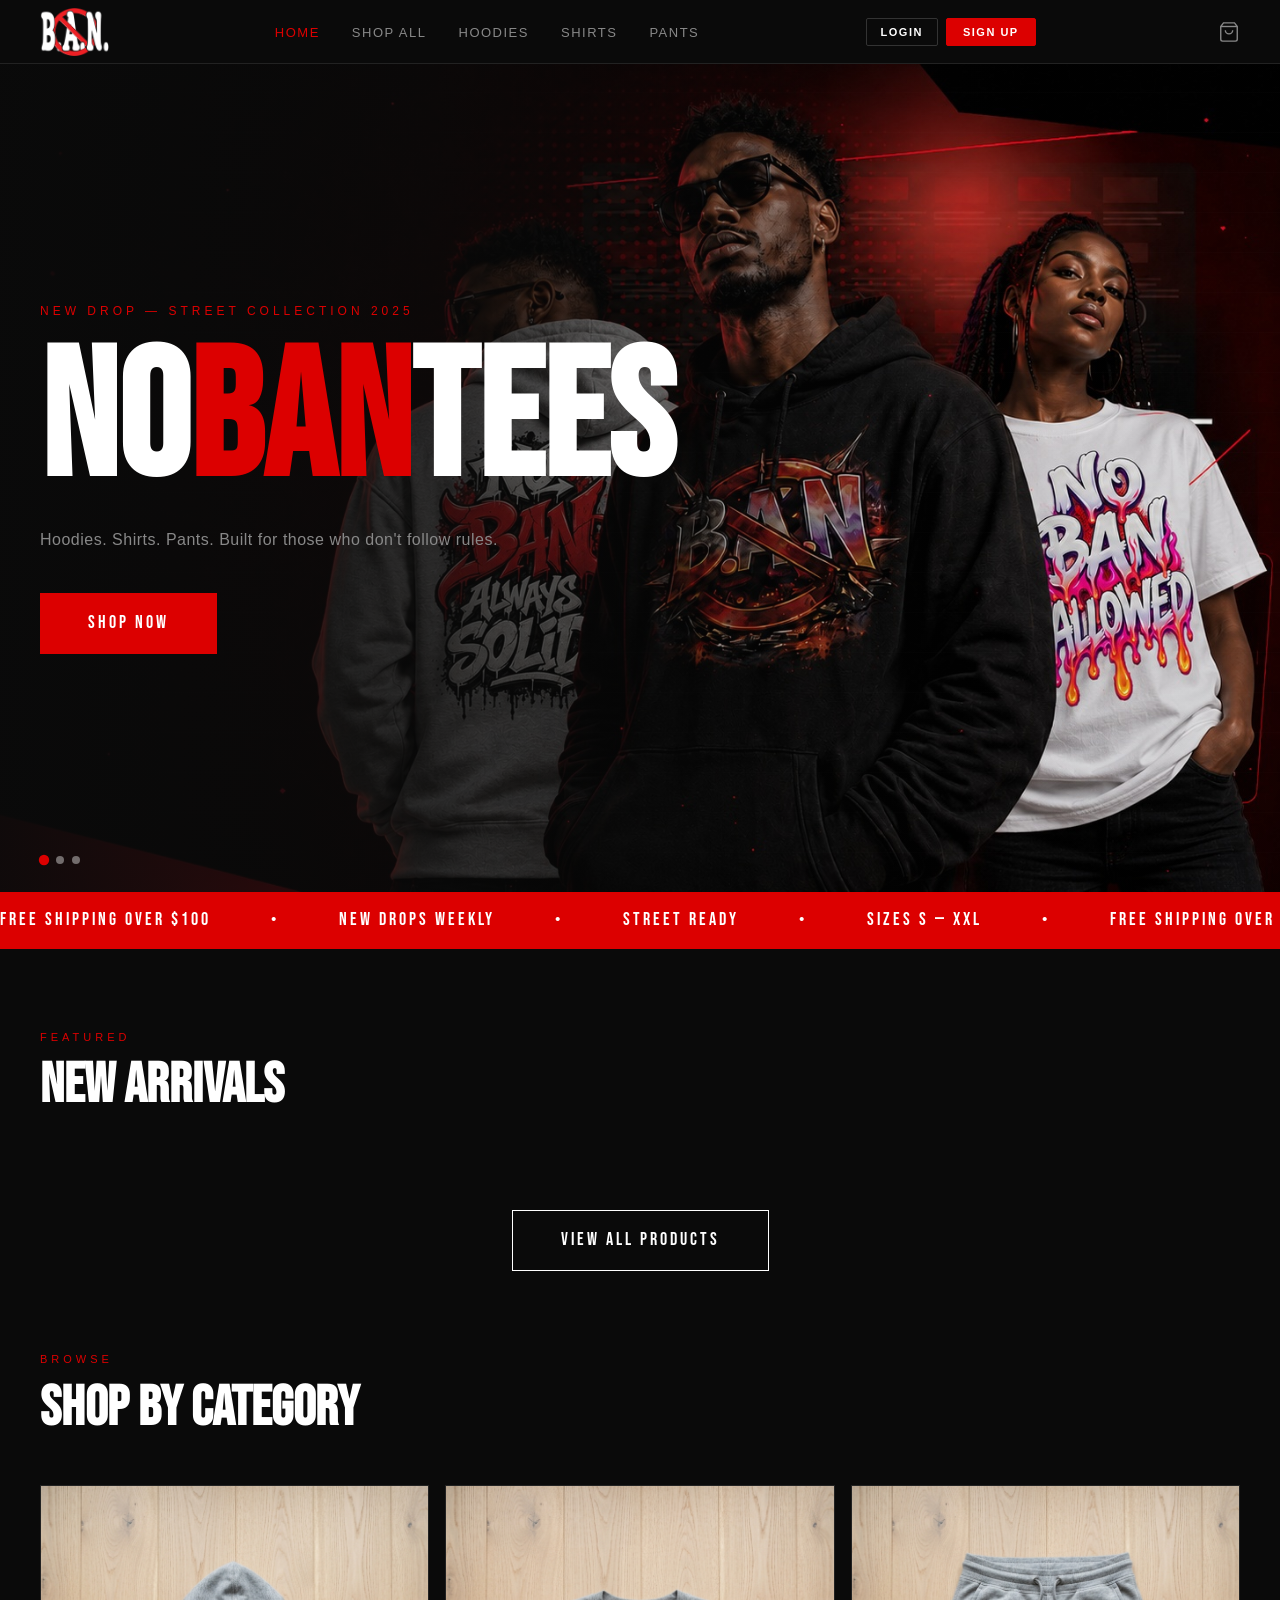
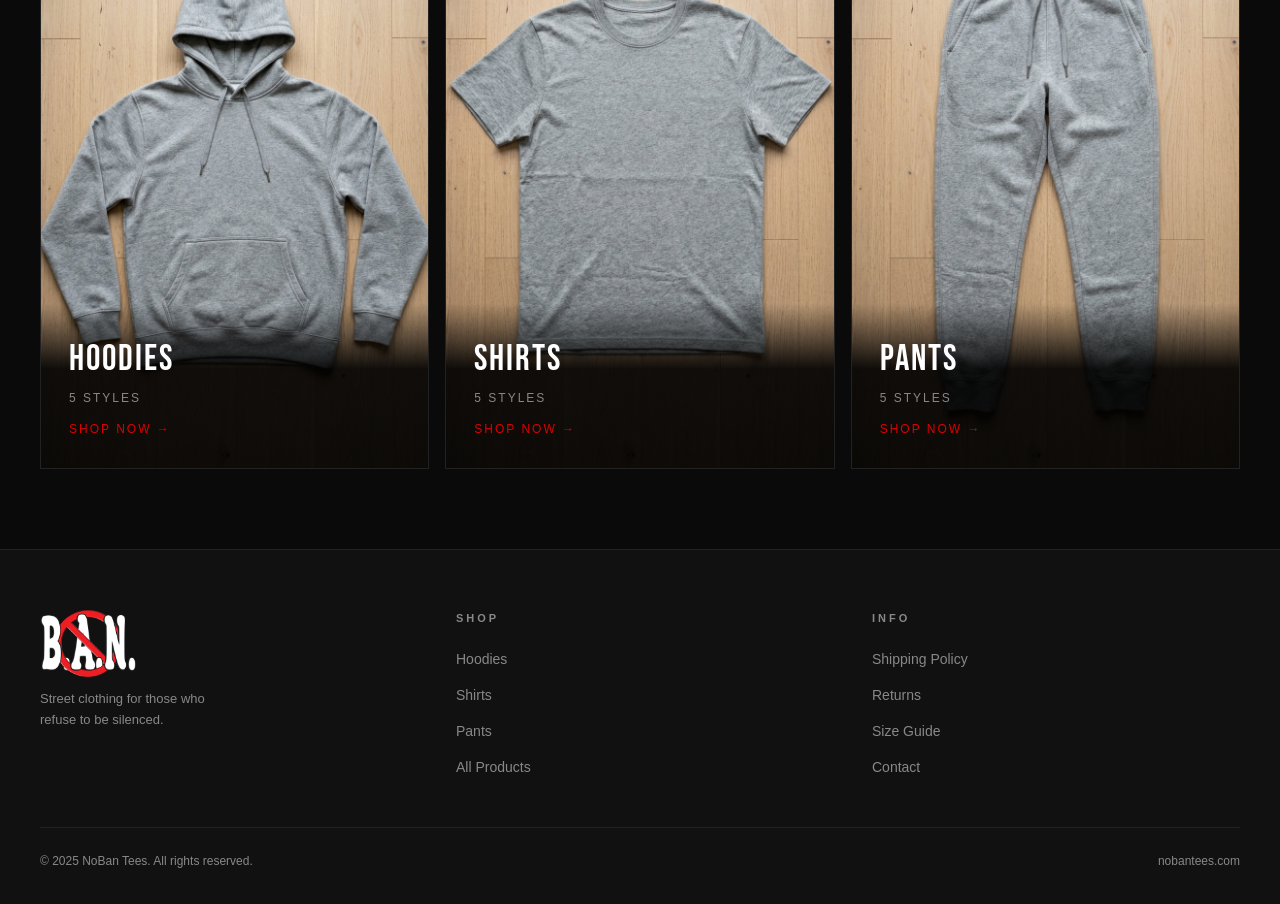
==== commit a9360c3d: "Add a third photo to the homepage hero slider Co-Authored-By: Claude Sonnet 5 <noreply@anthropic.com" ====
--- a/index.html
+++ b/index.html
@@ -51,6 +51,7 @@
   <div class="hero-slides">
     <img class="hero-slide active" src="images/nobantees-bg.jpg" alt="">
     <img class="hero-slide" src="images/nobanslide2.jpg" alt="">
+    <img class="hero-slide" src="images/nobanslide3.jpg" alt="">
   </div>
   <div class="hero-gradient"></div>
   <div class="hero-content">
@@ -62,6 +63,7 @@
   <div class="hero-dots">
     <button type="button" class="hero-dot active" aria-label="Slide 1"></button>
     <button type="button" class="hero-dot" aria-label="Slide 2"></button>
+    <button type="button" class="hero-dot" aria-label="Slide 3"></button>
   </div>
 </section>
 
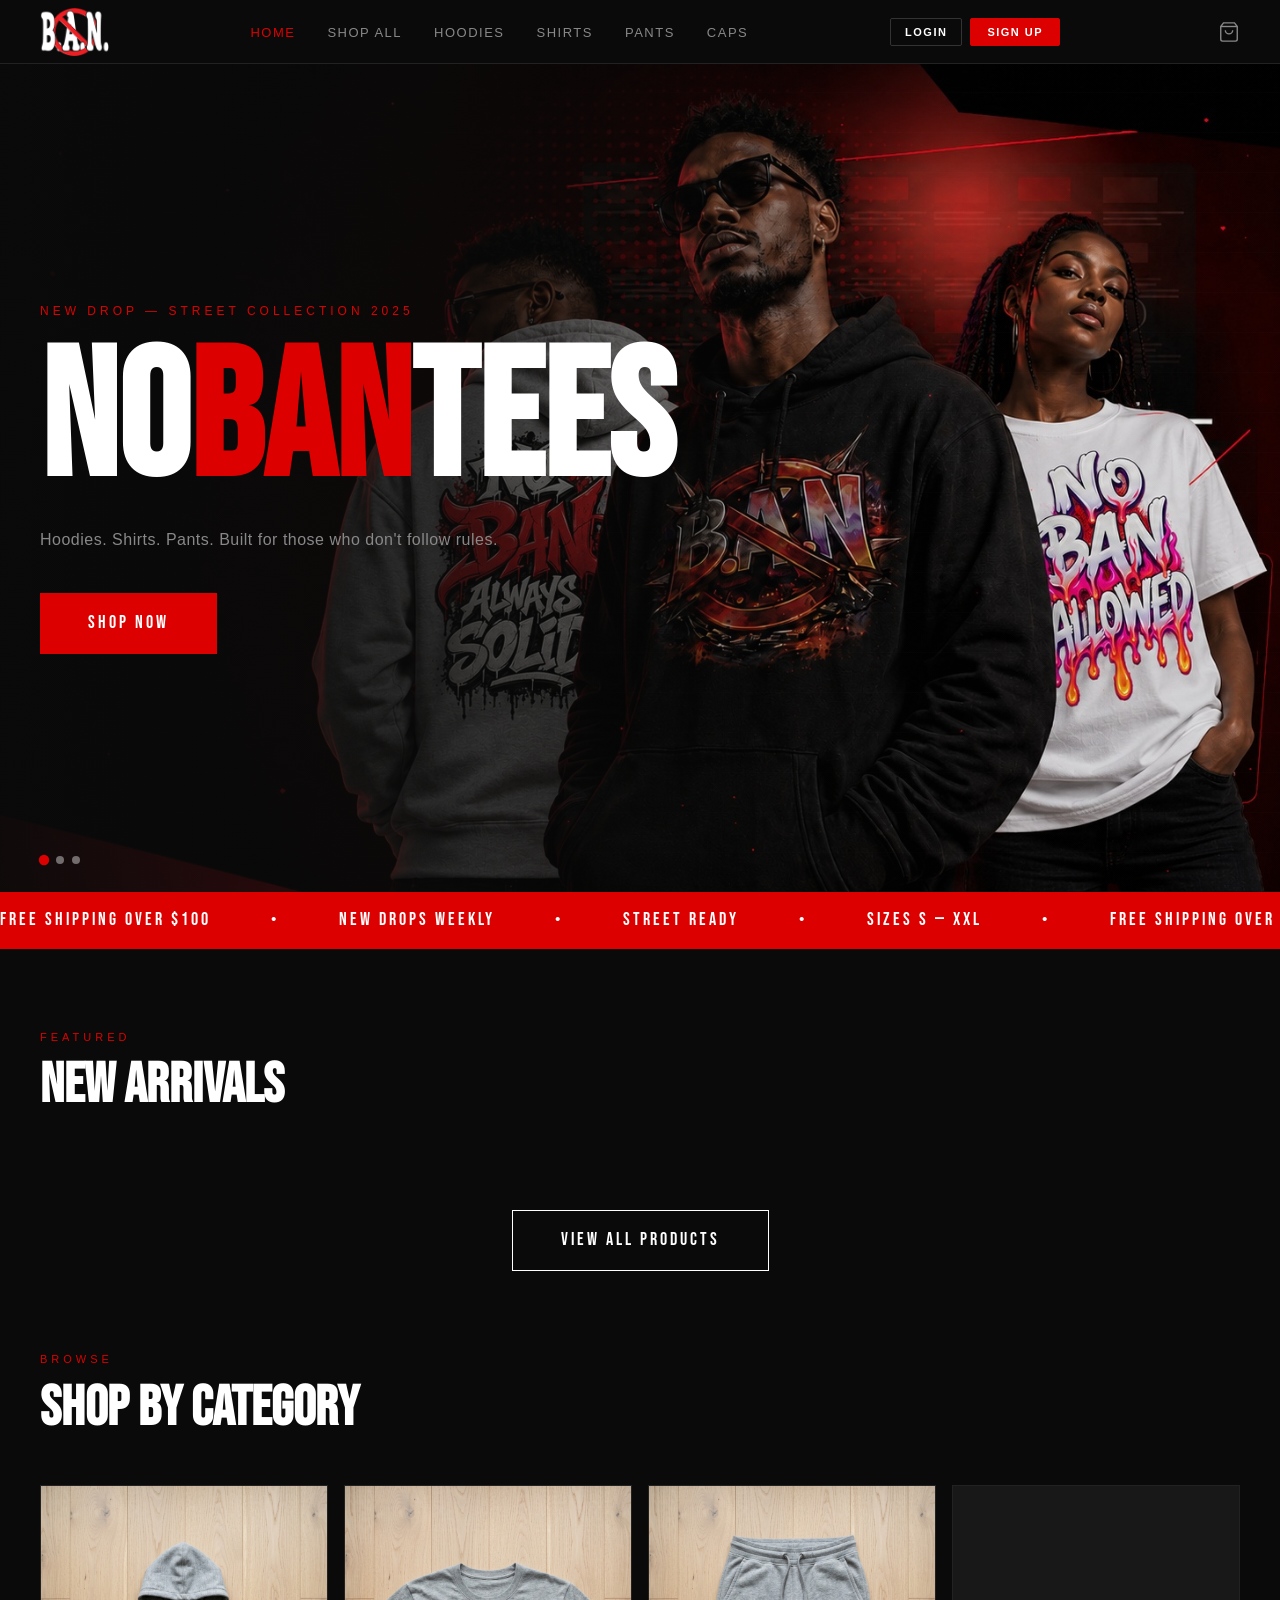
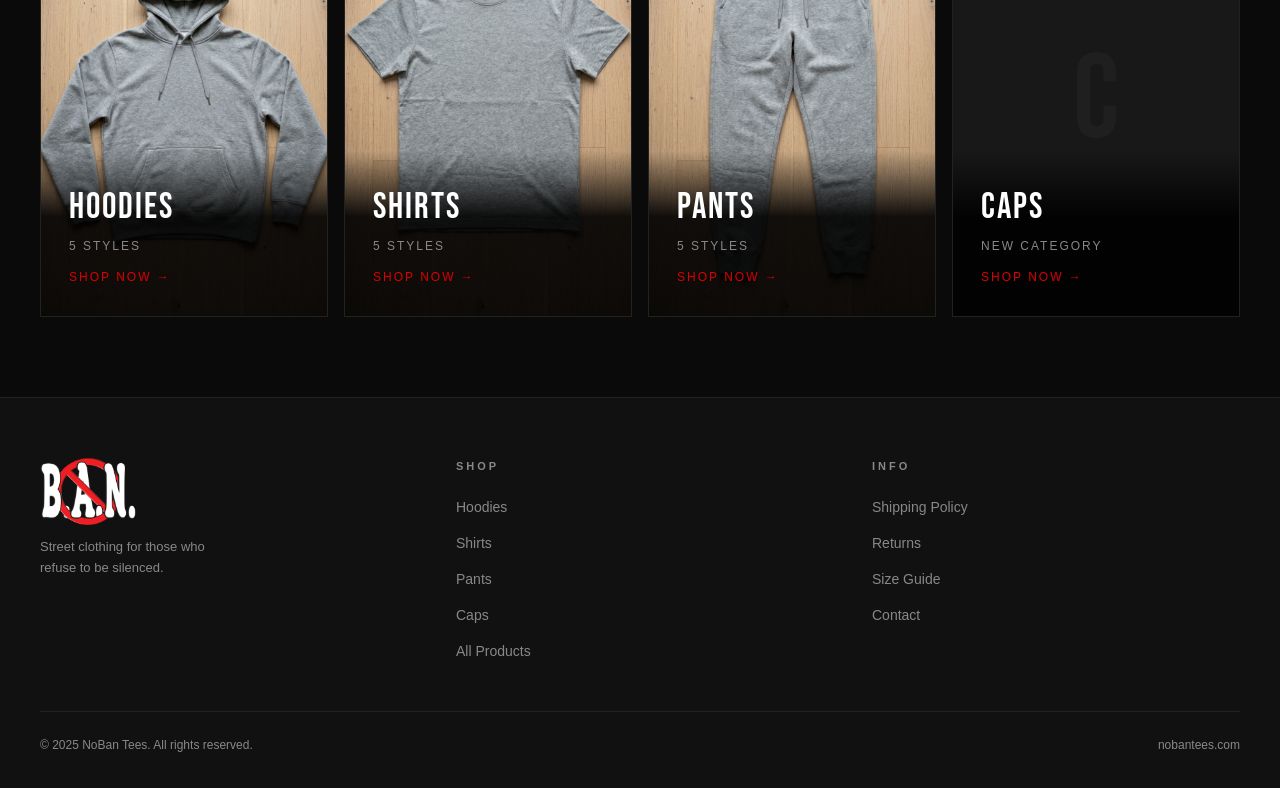
==== commit 1858df53: "Add Caps to site navigation, homepage category grid, and shop filters - index.html: Caps link in the" ====
--- a/index.html
+++ b/index.html
@@ -35,6 +35,7 @@
     <li><a href="shop.html?cat=hoodies">Hoodies</a></li>
     <li><a href="shop.html?cat=shirts">Shirts</a></li>
     <li><a href="shop.html?cat=pants">Pants</a></li>
+    <li><a href="shop.html?cat=caps">Caps</a></li>
   </ul>
   <a href="cart.html" class="nav-cart">
     <svg width="22" height="22" viewBox="0 0 24 24" fill="none" stroke="currentColor" stroke-width="1.5">
@@ -151,6 +152,14 @@
       <div class="cat-info">
         <div class="cat-name">Pants</div>
         <div class="cat-count">5 Styles</div>
+        <div class="cat-arrow">Shop Now →</div>
+      </div>
+    </a>
+    <a href="shop.html?cat=caps" class="cat-block">
+      <div class="cat-bg"><span class="cat-bg-text">C</span></div>
+      <div class="cat-info">
+        <div class="cat-name">Caps</div>
+        <div class="cat-count">New Category</div>
         <div class="cat-arrow">Shop Now →</div>
       </div>
     </a>
@@ -172,6 +181,7 @@
         <li><a href="shop.html?cat=hoodies">Hoodies</a></li>
         <li><a href="shop.html?cat=shirts">Shirts</a></li>
         <li><a href="shop.html?cat=pants">Pants</a></li>
+        <li><a href="shop.html?cat=caps">Caps</a></li>
         <li><a href="shop.html">All Products</a></li>
       </ul>
     </div>
--- a/css/style.css
+++ b/css/style.css
@@ -529,7 +529,7 @@
 /* ── CATEGORY BLOCKS ── */
 .categories-grid {
   display: grid;
-  grid-template-columns: repeat(3, 1fr);
+  grid-template-columns: repeat(4, 1fr);
   gap: 16px;
 }
 
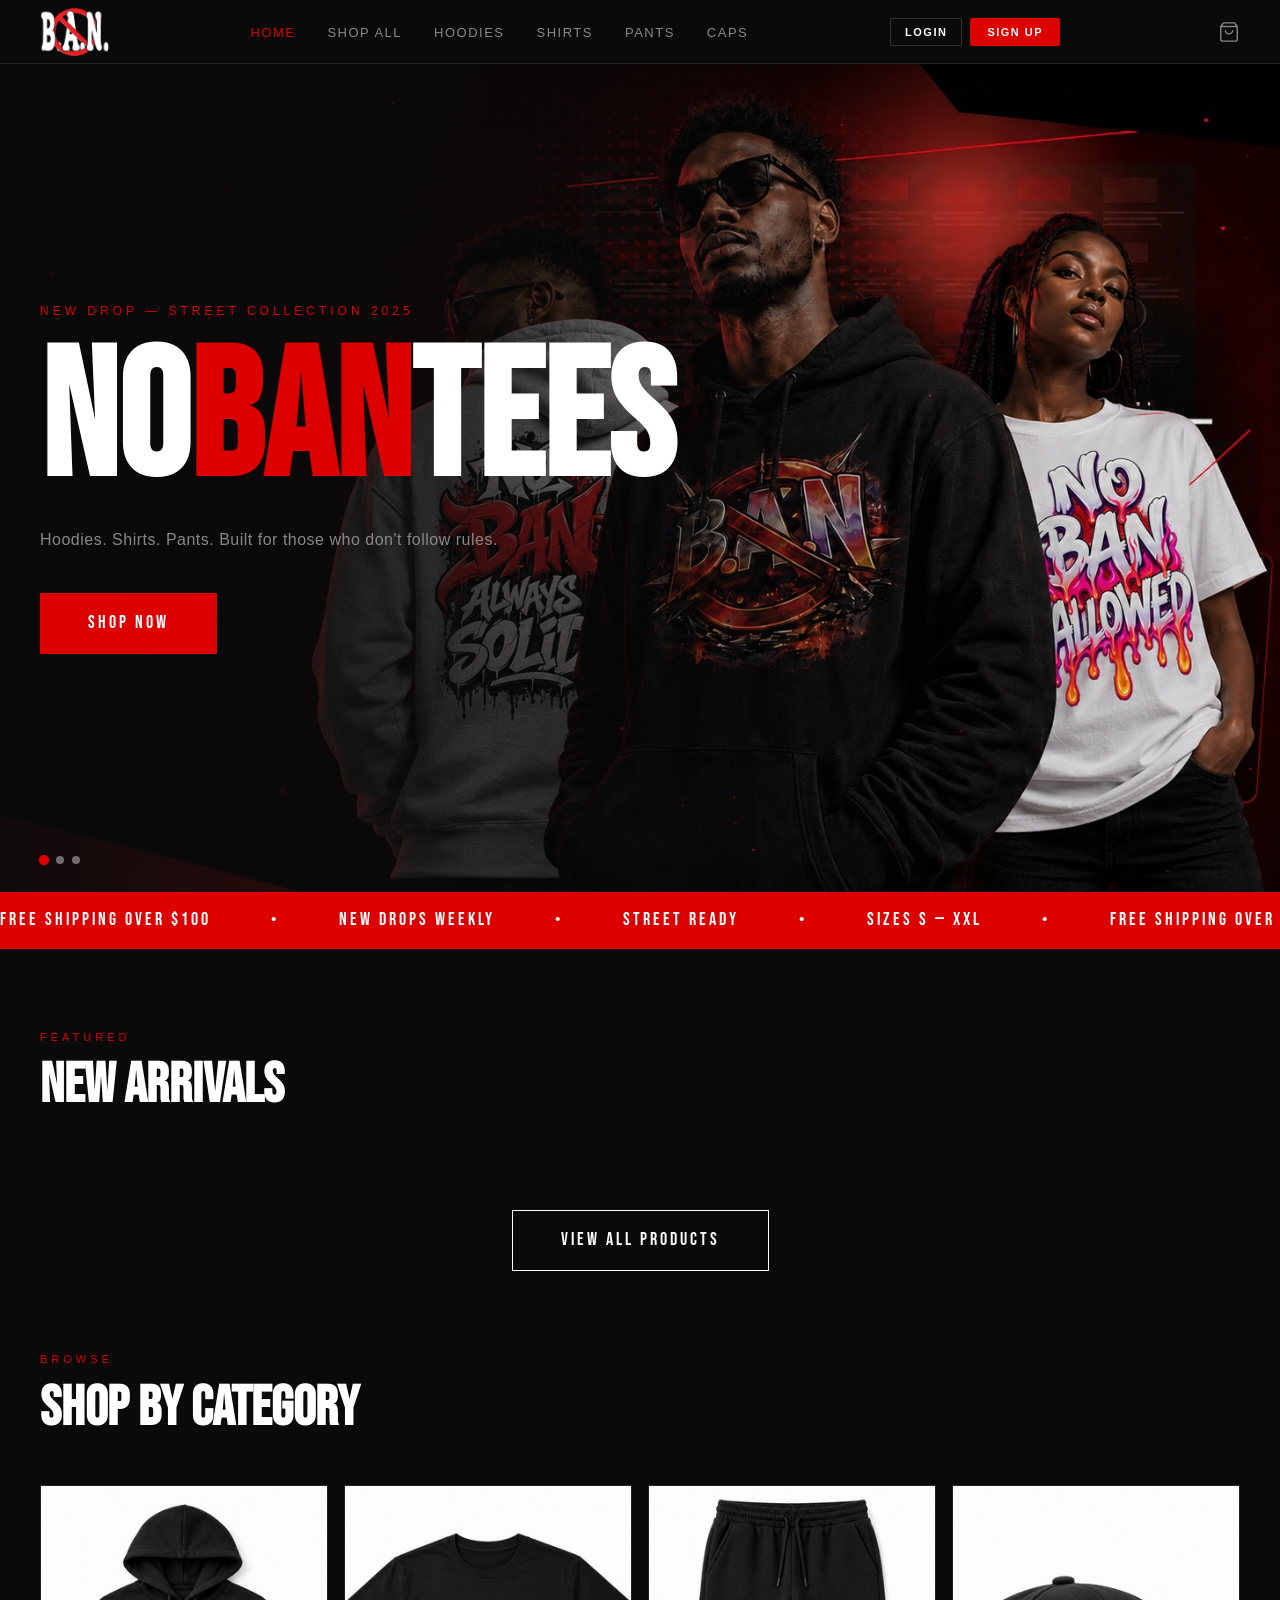
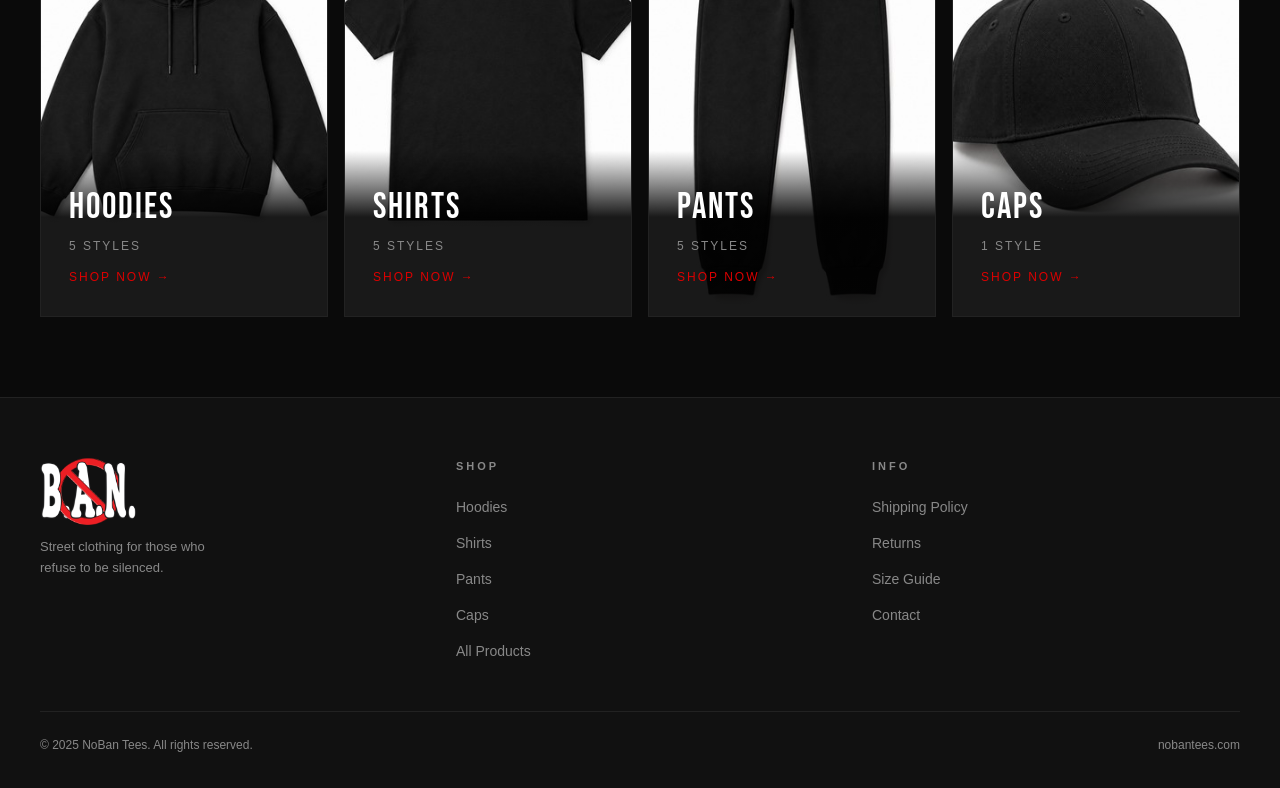
==== commit 816b2968: "Update "Shop by Category" photos, add real Caps photo Refreshed hoodie/shirt/pants category card pho" ====
--- a/index.html
+++ b/index.html
@@ -156,10 +156,10 @@
       </div>
     </a>
     <a href="shop.html?cat=caps" class="cat-block">
-      <div class="cat-bg"><span class="cat-bg-text">C</span></div>
+      <div class="cat-bg"><img src="images/cap.jpg" alt="Caps" class="cat-bg-img"></div>
       <div class="cat-info">
         <div class="cat-name">Caps</div>
-        <div class="cat-count">New Category</div>
+        <div class="cat-count">1 Style</div>
         <div class="cat-arrow">Shop Now →</div>
       </div>
     </a>
